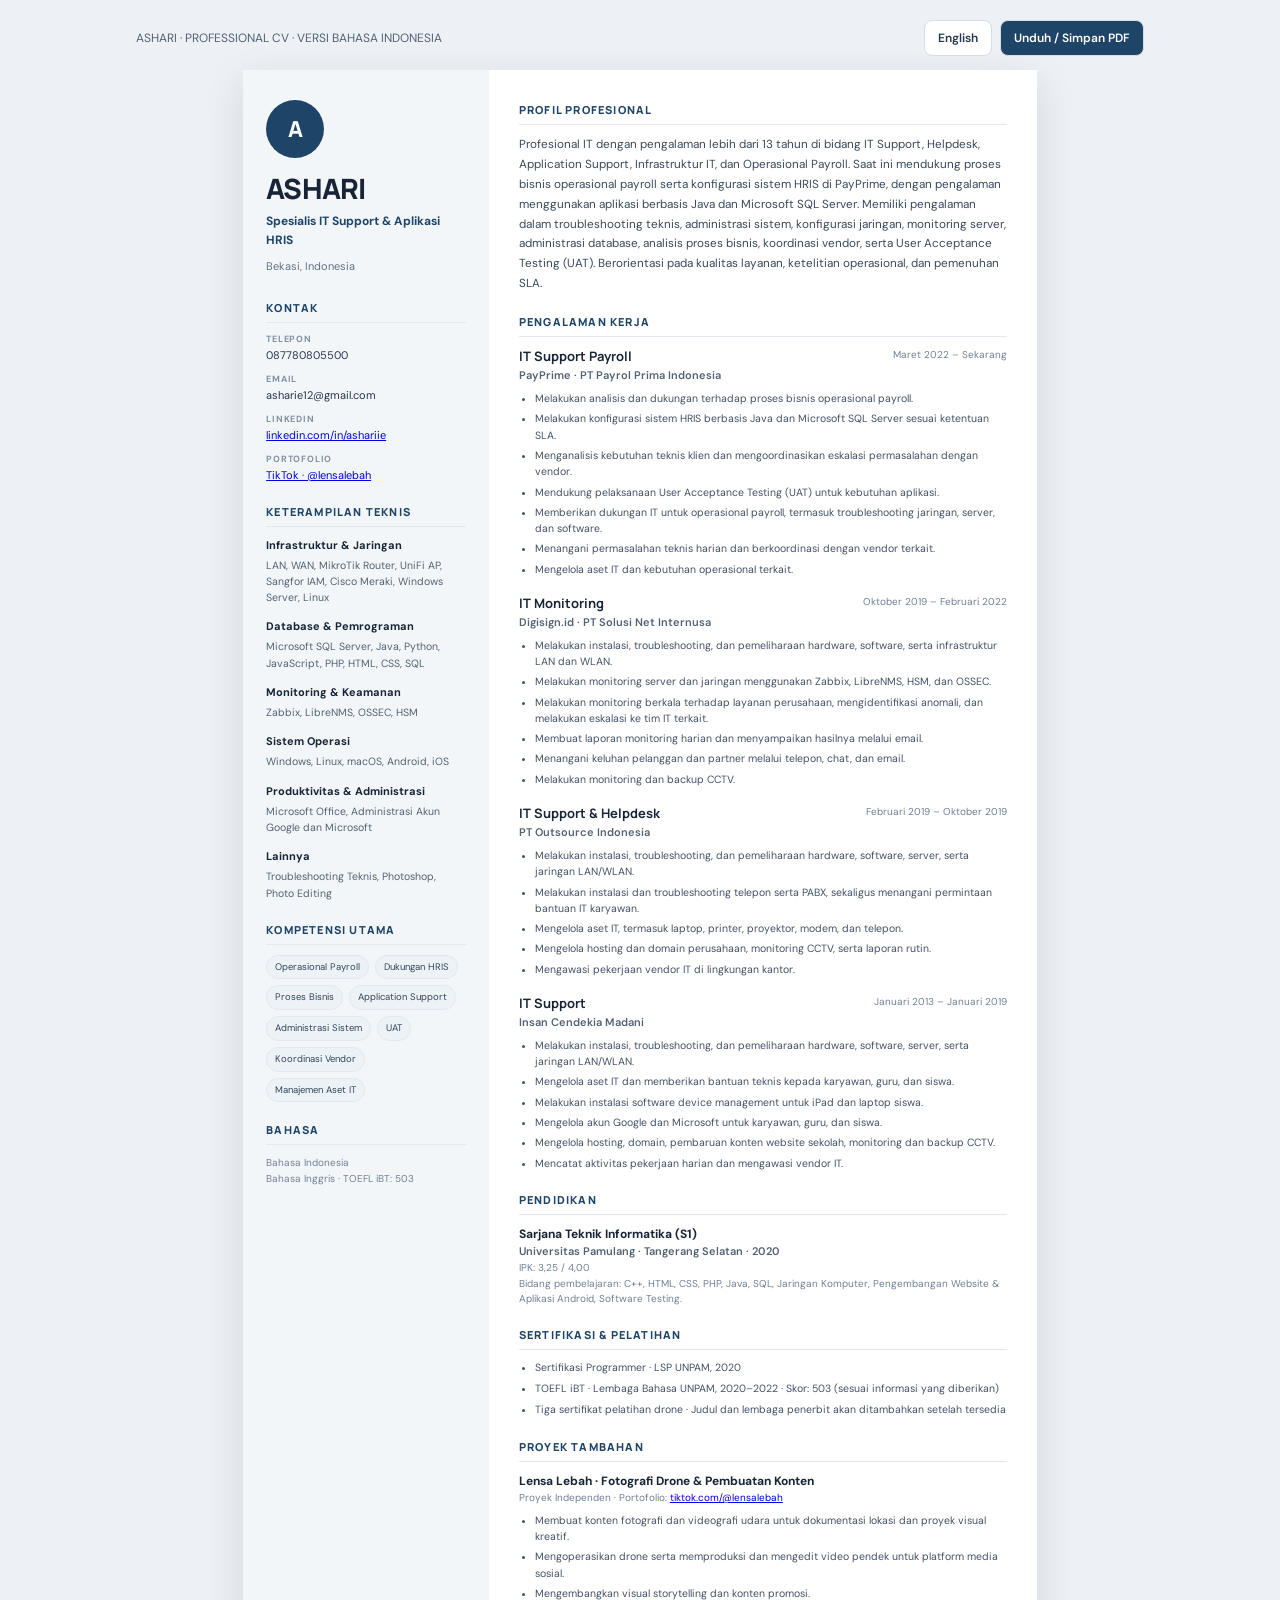
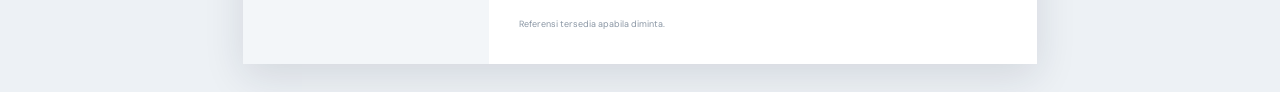
==== index.html @ 55a70923 "Add files via upload" ====
<!doctype html><html lang="id"><head><meta charset="utf-8"><meta name="viewport" content="width=device-width,initial-scale=1"><title>Ashari | Spesialis IT Support &amp; Aplikasi HRIS</title><link rel="stylesheet" href="style.css"></head><body>
<div class="toolbar"><div class="hint">ASHARI · PROFESSIONAL CV · VERSI BAHASA INDONESIA</div><div class="actions"><a href="index-en.html">English</a><button class="primary" onclick="window.print()">Unduh / Simpan PDF</button></div></div>
<article class="resume"><aside class="sidebar"><div class="identity"><div class="avatar">A</div><h1 class="name">ASHARI</h1><div class="role">Spesialis IT Support &amp; Aplikasi HRIS</div><div class="location">Bekasi, Indonesia</div></div>
<section class="section"><h2>Kontak</h2><div class="contact-item"><span class="contact-label">Telepon</span><div class="contact-value">087780805500</div></div><div class="contact-item"><span class="contact-label">Email</span><div class="contact-value">asharie12@gmail.com</div></div><div class="contact-item"><span class="contact-label">LinkedIn</span><div class="contact-value"><a href="https://linkedin.com/in/ashariie">linkedin.com/in/ashariie</a></div></div><div class="contact-item"><span class="contact-label">Portofolio</span><div class="contact-value"><a href="https://www.tiktok.com/@lensalebah">TikTok · @lensalebah</a></div></div></section>
<section class="section"><h2>Keterampilan Teknis</h2><div class='skill-group'><strong>Infrastruktur &amp; Jaringan</strong><p>LAN, WAN, MikroTik Router, UniFi AP, Sangfor IAM, Cisco Meraki, Windows Server, Linux</p></div><div class='skill-group'><strong>Database &amp; Pemrograman</strong><p>Microsoft SQL Server, Java, Python, JavaScript, PHP, HTML, CSS, SQL</p></div><div class='skill-group'><strong>Monitoring &amp; Keamanan</strong><p>Zabbix, LibreNMS, OSSEC, HSM</p></div><div class='skill-group'><strong>Sistem Operasi</strong><p>Windows, Linux, macOS, Android, iOS</p></div><div class='skill-group'><strong>Produktivitas &amp; Administrasi</strong><p>Microsoft Office, Administrasi Akun Google dan Microsoft</p></div><div class='skill-group'><strong>Lainnya</strong><p>Troubleshooting Teknis, Photoshop, Photo Editing</p></div></section><section class="section"><h2>Kompetensi Utama</h2><div class="competencies"><span class='chip'>Operasional Payroll</span><span class='chip'>Dukungan HRIS</span><span class='chip'>Proses Bisnis</span><span class='chip'>Application Support</span><span class='chip'>Administrasi Sistem</span><span class='chip'>UAT</span><span class='chip'>Koordinasi Vendor</span><span class='chip'>Manajemen Aset IT</span></div></section><section class="section"><h2>Bahasa</h2><div class="small">Bahasa Indonesia<br>Bahasa Inggris · TOEFL iBT: 503</div></section></aside>
<main class="main"><section class="section"><h2>Profil Profesional</h2><p class="summary">Profesional IT dengan pengalaman lebih dari 13 tahun di bidang IT Support, Helpdesk, Application Support, Infrastruktur IT, dan Operasional Payroll. Saat ini mendukung proses bisnis operasional payroll serta konfigurasi sistem HRIS di PayPrime, dengan pengalaman menggunakan aplikasi berbasis Java dan Microsoft SQL Server. Memiliki pengalaman dalam troubleshooting teknis, administrasi sistem, konfigurasi jaringan, monitoring server, administrasi database, analisis proses bisnis, koordinasi vendor, serta User Acceptance Testing (UAT). Berorientasi pada kualitas layanan, ketelitian operasional, dan pemenuhan SLA.</p></section><section class="section"><h2>Pengalaman Kerja</h2><div class="job"><div class="job-head"><div><h3>IT Support Payroll</h3><div class="company">PayPrime · PT Payrol Prima Indonesia</div></div><div class="date">Maret 2022 – Sekarang</div></div><ul><li>Melakukan analisis dan dukungan terhadap proses bisnis operasional payroll.</li><li>Melakukan konfigurasi sistem HRIS berbasis Java dan Microsoft SQL Server sesuai ketentuan SLA.</li><li>Menganalisis kebutuhan teknis klien dan mengoordinasikan eskalasi permasalahan dengan vendor.</li><li>Mendukung pelaksanaan User Acceptance Testing (UAT) untuk kebutuhan aplikasi.</li><li>Memberikan dukungan IT untuk operasional payroll, termasuk troubleshooting jaringan, server, dan software.</li><li>Menangani permasalahan teknis harian dan berkoordinasi dengan vendor terkait.</li><li>Mengelola aset IT dan kebutuhan operasional terkait.</li></ul></div><div class="job"><div class="job-head"><div><h3>IT Monitoring</h3><div class="company">Digisign.id · PT Solusi Net Internusa</div></div><div class="date">Oktober 2019 – Februari 2022</div></div><ul><li>Melakukan instalasi, troubleshooting, dan pemeliharaan hardware, software, serta infrastruktur LAN dan WLAN.</li><li>Melakukan monitoring server dan jaringan menggunakan Zabbix, LibreNMS, HSM, dan OSSEC.</li><li>Melakukan monitoring berkala terhadap layanan perusahaan, mengidentifikasi anomali, dan melakukan eskalasi ke tim IT terkait.</li><li>Membuat laporan monitoring harian dan menyampaikan hasilnya melalui email.</li><li>Menangani keluhan pelanggan dan partner melalui telepon, chat, dan email.</li><li>Melakukan monitoring dan backup CCTV.</li></ul></div><div class="job"><div class="job-head"><div><h3>IT Support &amp; Helpdesk</h3><div class="company">PT Outsource Indonesia</div></div><div class="date">Februari 2019 – Oktober 2019</div></div><ul><li>Melakukan instalasi, troubleshooting, dan pemeliharaan hardware, software, server, serta jaringan LAN/WLAN.</li><li>Melakukan instalasi dan troubleshooting telepon serta PABX, sekaligus menangani permintaan bantuan IT karyawan.</li><li>Mengelola aset IT, termasuk laptop, printer, proyektor, modem, dan telepon.</li><li>Mengelola hosting dan domain perusahaan, monitoring CCTV, serta laporan rutin.</li><li>Mengawasi pekerjaan vendor IT di lingkungan kantor.</li></ul></div><div class="job"><div class="job-head"><div><h3>IT Support</h3><div class="company">Insan Cendekia Madani</div></div><div class="date">Januari 2013 – Januari 2019</div></div><ul><li>Melakukan instalasi, troubleshooting, dan pemeliharaan hardware, software, server, serta jaringan LAN/WLAN.</li><li>Mengelola aset IT dan memberikan bantuan teknis kepada karyawan, guru, dan siswa.</li><li>Melakukan instalasi software device management untuk iPad dan laptop siswa.</li><li>Mengelola akun Google dan Microsoft untuk karyawan, guru, dan siswa.</li><li>Mengelola hosting, domain, pembaruan konten website sekolah, monitoring dan backup CCTV.</li><li>Mencatat aktivitas pekerjaan harian dan mengawasi vendor IT.</li></ul></div></section>
<section class="section"><h2>Pendidikan</h2><div class="education-title">Sarjana Teknik Informatika (S1)</div><div class="company">Universitas Pamulang · Tangerang Selatan · 2020</div><div class="small">IPK: 3,25 / 4,00</div><div class="small">Bidang pembelajaran: C++, HTML, CSS, PHP, Java, SQL, Jaringan Komputer, Pengembangan Website &amp; Aplikasi Android, Software Testing.</div></section>
<section class="section"><h2>Sertifikasi &amp; Pelatihan</h2><ul class="cert-list"><li>Sertifikasi Programmer · LSP UNPAM, 2020</li><li>TOEFL iBT · Lembaga Bahasa UNPAM, 2020–2022 · Skor: 503 (sesuai informasi yang diberikan)</li><li>Tiga sertifikat pelatihan drone · Judul dan lembaga penerbit akan ditambahkan setelah tersedia</li></ul></section>
<section class="section project"><h2>Proyek Tambahan</h2><div class="project-title">Lensa Lebah · Fotografi Drone &amp; Pembuatan Konten</div><div class="project-meta">Proyek Independen · Portofolio: <a href='https://www.tiktok.com/@lensalebah'>tiktok.com/@lensalebah</a></div><ul><li>Membuat konten fotografi dan videografi udara untuk dokumentasi lokasi dan proyek visual kreatif.</li><li>Mengoperasikan drone serta memproduksi dan mengedit video pendek untuk platform media sosial.</li><li>Mengembangkan visual storytelling dan konten promosi.</li></ul></section><div class="footer-note">Referensi tersedia apabila diminta.</div></main></article></body></html>
---- style.css ----
@import url('https://fonts.googleapis.com/css2?family=DM+Sans:wght@400;500;600;700&family=Manrope:wght@600;700;800&display=swap');
:root{--ink:#182536;--muted:#637184;--line:#e4e9ef;--accent:#1e4568;--pale:#f3f6f9}
*{box-sizing:border-box}body{margin:0;background:#edf1f5;color:var(--ink);font:13px/1.55 'DM Sans',Arial,sans-serif}
.toolbar{max-width:1040px;margin:20px auto 14px;padding:0 16px;display:flex;justify-content:space-between;gap:12px;align-items:center}.hint{font-size:12px;color:#536273}
.actions{display:flex;gap:8px;flex-wrap:wrap}.actions a,.actions button{padding:9px 13px;border:1px solid #d5dde6;border-radius:8px;background:#fff;color:#23364a;text-decoration:none;font:600 12px 'DM Sans';cursor:pointer}.actions .primary{background:var(--accent);color:#fff}
.resume{width:210mm;min-height:297mm;margin:0 auto 28px;background:#fff;display:grid;grid-template-columns:65mm 1fr;box-shadow:0 12px 38px #1825361f}
.sidebar{background:var(--pale);padding:30px 23px}.main{padding:32px 30px}.identity{margin-bottom:25px}.avatar{width:58px;height:58px;border-radius:50%;background:var(--accent);color:white;display:grid;place-items:center;font:800 22px Manrope;margin-bottom:16px}
.name{font:800 28px/1.05 Manrope;margin:0 0 9px;letter-spacing:-.8px}.role{font-size:12px;font-weight:700;color:var(--accent)}.location{font-size:11px;color:var(--muted);margin-top:8px}
.section{margin-top:20px;break-inside:avoid}.main .section:first-child{margin-top:0}.section h2{font:800 11px Manrope;text-transform:uppercase;letter-spacing:1.2px;color:var(--accent);margin:0 0 10px;padding-bottom:7px;border-bottom:1px solid var(--line)}
.contact-item{margin-bottom:9px;overflow-wrap:anywhere}.contact-label{display:block;font-size:9px;text-transform:uppercase;letter-spacing:.8px;color:#8290a0;font-weight:700}.contact-value{font-size:11px;color:#25364a}
.skill-group{margin-bottom:12px}.skill-group strong{display:block;font-size:11px;margin-bottom:4px}.skill-group p{margin:0;color:#536273;font-size:10.5px}
.summary{font-size:11.7px;color:#39495b;line-height:1.7;margin:0}.competencies{display:flex;flex-wrap:wrap;gap:6px}.chip{font-size:9.5px;color:#31465c;background:#edf2f6;border:1px solid #e1e8ef;border-radius:20px;padding:4px 8px}
.job{margin-bottom:16px;break-inside:avoid}.job-head{display:flex;justify-content:space-between;gap:10px;align-items:flex-start}.job h3{font:700 13px Manrope;margin:0 0 2px}.company{font-size:11px;color:#536273;font-weight:600}.date{font-size:10px;color:#718095;white-space:nowrap;text-align:right}
.job ul,.project ul{margin:7px 0 0;padding-left:16px;color:#435265;font-size:10.5px}.job li,.project li{margin-bottom:4px}.education-title,.project-title{font-weight:700;font-size:12px}.small,.project-meta{font-size:10px;color:#718095}.cert-list{margin:0;padding-left:16px;color:#435265;font-size:10.5px}.cert-list li{margin-bottom:5px}.footer-note{font-size:9px;color:#8a96a4;margin-top:16px}
@media(max-width:850px){.toolbar{align-items:flex-start;flex-direction:column}.resume{width:100%;min-height:0;grid-template-columns:1fr;margin-bottom:20px}.sidebar,.main{padding:24px}.job-head{flex-direction:column;gap:2px}.date{text-align:left}}
@page{size:A4;margin:0}@media print{body{background:#fff;-webkit-print-color-adjust:exact;print-color-adjust:exact}.toolbar{display:none}.resume{width:210mm;min-height:297mm;margin:0;box-shadow:none;break-after:page}.resume:last-of-type{break-after:auto}a{text-decoration:none}}
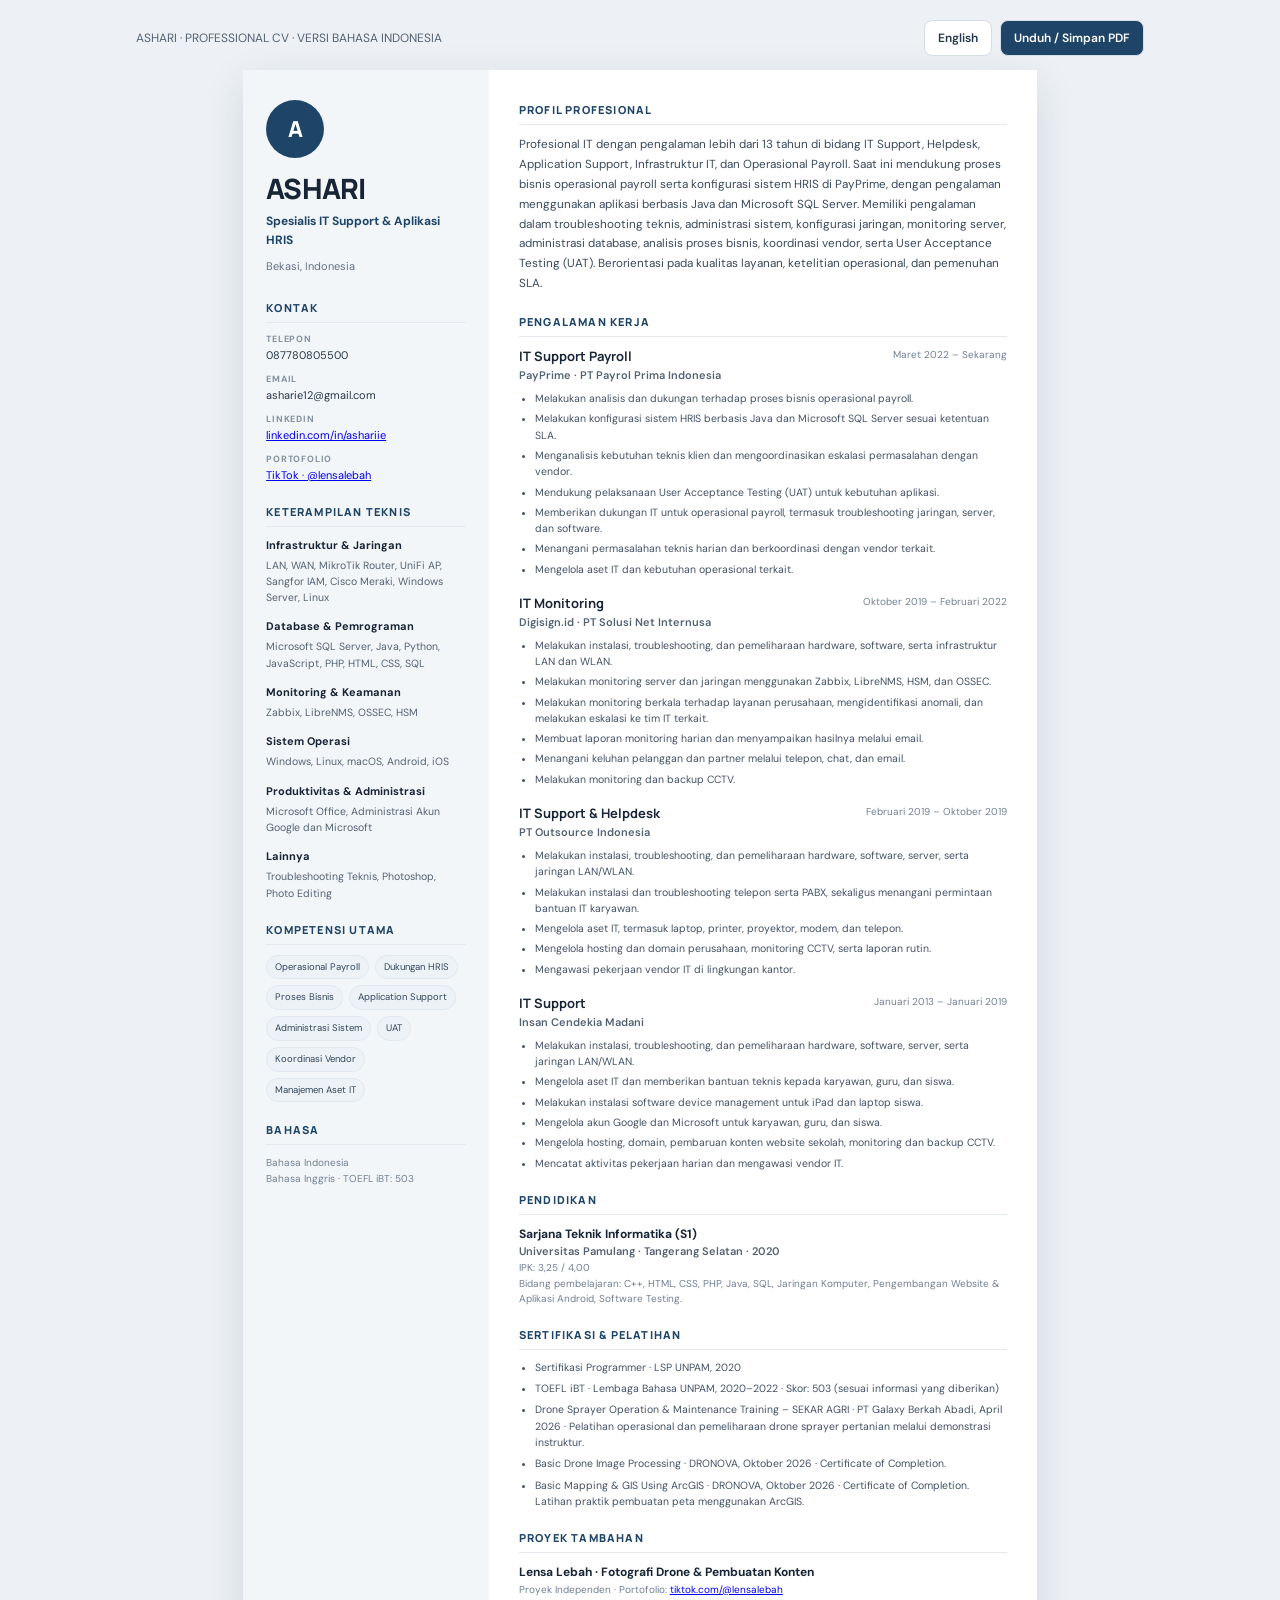
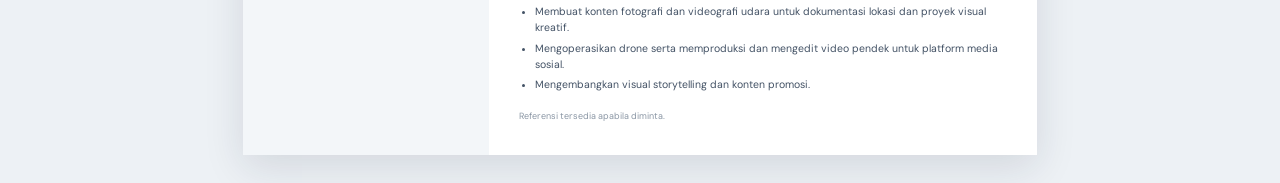
==== commit 57cd8142: "ganti sertifikat" ====
--- a/index.html
+++ b/index.html
@@ -5,5 +5,13 @@
 <section class="section"><h2>Keterampilan Teknis</h2><div class='skill-group'><strong>Infrastruktur &amp; Jaringan</strong><p>LAN, WAN, MikroTik Router, UniFi AP, Sangfor IAM, Cisco Meraki, Windows Server, Linux</p></div><div class='skill-group'><strong>Database &amp; Pemrograman</strong><p>Microsoft SQL Server, Java, Python, JavaScript, PHP, HTML, CSS, SQL</p></div><div class='skill-group'><strong>Monitoring &amp; Keamanan</strong><p>Zabbix, LibreNMS, OSSEC, HSM</p></div><div class='skill-group'><strong>Sistem Operasi</strong><p>Windows, Linux, macOS, Android, iOS</p></div><div class='skill-group'><strong>Produktivitas &amp; Administrasi</strong><p>Microsoft Office, Administrasi Akun Google dan Microsoft</p></div><div class='skill-group'><strong>Lainnya</strong><p>Troubleshooting Teknis, Photoshop, Photo Editing</p></div></section><section class="section"><h2>Kompetensi Utama</h2><div class="competencies"><span class='chip'>Operasional Payroll</span><span class='chip'>Dukungan HRIS</span><span class='chip'>Proses Bisnis</span><span class='chip'>Application Support</span><span class='chip'>Administrasi Sistem</span><span class='chip'>UAT</span><span class='chip'>Koordinasi Vendor</span><span class='chip'>Manajemen Aset IT</span></div></section><section class="section"><h2>Bahasa</h2><div class="small">Bahasa Indonesia<br>Bahasa Inggris · TOEFL iBT: 503</div></section></aside>
 <main class="main"><section class="section"><h2>Profil Profesional</h2><p class="summary">Profesional IT dengan pengalaman lebih dari 13 tahun di bidang IT Support, Helpdesk, Application Support, Infrastruktur IT, dan Operasional Payroll. Saat ini mendukung proses bisnis operasional payroll serta konfigurasi sistem HRIS di PayPrime, dengan pengalaman menggunakan aplikasi berbasis Java dan Microsoft SQL Server. Memiliki pengalaman dalam troubleshooting teknis, administrasi sistem, konfigurasi jaringan, monitoring server, administrasi database, analisis proses bisnis, koordinasi vendor, serta User Acceptance Testing (UAT). Berorientasi pada kualitas layanan, ketelitian operasional, dan pemenuhan SLA.</p></section><section class="section"><h2>Pengalaman Kerja</h2><div class="job"><div class="job-head"><div><h3>IT Support Payroll</h3><div class="company">PayPrime · PT Payrol Prima Indonesia</div></div><div class="date">Maret 2022 – Sekarang</div></div><ul><li>Melakukan analisis dan dukungan terhadap proses bisnis operasional payroll.</li><li>Melakukan konfigurasi sistem HRIS berbasis Java dan Microsoft SQL Server sesuai ketentuan SLA.</li><li>Menganalisis kebutuhan teknis klien dan mengoordinasikan eskalasi permasalahan dengan vendor.</li><li>Mendukung pelaksanaan User Acceptance Testing (UAT) untuk kebutuhan aplikasi.</li><li>Memberikan dukungan IT untuk operasional payroll, termasuk troubleshooting jaringan, server, dan software.</li><li>Menangani permasalahan teknis harian dan berkoordinasi dengan vendor terkait.</li><li>Mengelola aset IT dan kebutuhan operasional terkait.</li></ul></div><div class="job"><div class="job-head"><div><h3>IT Monitoring</h3><div class="company">Digisign.id · PT Solusi Net Internusa</div></div><div class="date">Oktober 2019 – Februari 2022</div></div><ul><li>Melakukan instalasi, troubleshooting, dan pemeliharaan hardware, software, serta infrastruktur LAN dan WLAN.</li><li>Melakukan monitoring server dan jaringan menggunakan Zabbix, LibreNMS, HSM, dan OSSEC.</li><li>Melakukan monitoring berkala terhadap layanan perusahaan, mengidentifikasi anomali, dan melakukan eskalasi ke tim IT terkait.</li><li>Membuat laporan monitoring harian dan menyampaikan hasilnya melalui email.</li><li>Menangani keluhan pelanggan dan partner melalui telepon, chat, dan email.</li><li>Melakukan monitoring dan backup CCTV.</li></ul></div><div class="job"><div class="job-head"><div><h3>IT Support &amp; Helpdesk</h3><div class="company">PT Outsource Indonesia</div></div><div class="date">Februari 2019 – Oktober 2019</div></div><ul><li>Melakukan instalasi, troubleshooting, dan pemeliharaan hardware, software, server, serta jaringan LAN/WLAN.</li><li>Melakukan instalasi dan troubleshooting telepon serta PABX, sekaligus menangani permintaan bantuan IT karyawan.</li><li>Mengelola aset IT, termasuk laptop, printer, proyektor, modem, dan telepon.</li><li>Mengelola hosting dan domain perusahaan, monitoring CCTV, serta laporan rutin.</li><li>Mengawasi pekerjaan vendor IT di lingkungan kantor.</li></ul></div><div class="job"><div class="job-head"><div><h3>IT Support</h3><div class="company">Insan Cendekia Madani</div></div><div class="date">Januari 2013 – Januari 2019</div></div><ul><li>Melakukan instalasi, troubleshooting, dan pemeliharaan hardware, software, server, serta jaringan LAN/WLAN.</li><li>Mengelola aset IT dan memberikan bantuan teknis kepada karyawan, guru, dan siswa.</li><li>Melakukan instalasi software device management untuk iPad dan laptop siswa.</li><li>Mengelola akun Google dan Microsoft untuk karyawan, guru, dan siswa.</li><li>Mengelola hosting, domain, pembaruan konten website sekolah, monitoring dan backup CCTV.</li><li>Mencatat aktivitas pekerjaan harian dan mengawasi vendor IT.</li></ul></div></section>
 <section class="section"><h2>Pendidikan</h2><div class="education-title">Sarjana Teknik Informatika (S1)</div><div class="company">Universitas Pamulang · Tangerang Selatan · 2020</div><div class="small">IPK: 3,25 / 4,00</div><div class="small">Bidang pembelajaran: C++, HTML, CSS, PHP, Java, SQL, Jaringan Komputer, Pengembangan Website &amp; Aplikasi Android, Software Testing.</div></section>
-<section class="section"><h2>Sertifikasi &amp; Pelatihan</h2><ul class="cert-list"><li>Sertifikasi Programmer · LSP UNPAM, 2020</li><li>TOEFL iBT · Lembaga Bahasa UNPAM, 2020–2022 · Skor: 503 (sesuai informasi yang diberikan)</li><li>Tiga sertifikat pelatihan drone · Judul dan lembaga penerbit akan ditambahkan setelah tersedia</li></ul></section>
+<section class="section">
+<h2>Sertifikasi &amp; Pelatihan</h2>
+<ul class="cert-list">
+<li>Sertifikasi Programmer · LSP UNPAM, 2020</li>
+<li>TOEFL iBT · Lembaga Bahasa UNPAM, 2020–2022 · Skor: 503 (sesuai informasi yang diberikan)</li>
+<li>Drone Sprayer Operation &amp; Maintenance Training – SEKAR AGRI · PT Galaxy Berkah Abadi, April 2026 · Pelatihan operasional dan pemeliharaan drone sprayer pertanian melalui demonstrasi instruktur.</li>
+<li>Basic Drone Image Processing · DRONOVA, Oktober 2026 · Certificate of Completion.</li>
+<li>Basic Mapping &amp; GIS Using ArcGIS · DRONOVA, Oktober 2026 · Certificate of Completion. Latihan praktik pembuatan peta menggunakan ArcGIS.</li>
+</ul></section>
 <section class="section project"><h2>Proyek Tambahan</h2><div class="project-title">Lensa Lebah · Fotografi Drone &amp; Pembuatan Konten</div><div class="project-meta">Proyek Independen · Portofolio: <a href='https://www.tiktok.com/@lensalebah'>tiktok.com/@lensalebah</a></div><ul><li>Membuat konten fotografi dan videografi udara untuk dokumentasi lokasi dan proyek visual kreatif.</li><li>Mengoperasikan drone serta memproduksi dan mengedit video pendek untuk platform media sosial.</li><li>Mengembangkan visual storytelling dan konten promosi.</li></ul></section><div class="footer-note">Referensi tersedia apabila diminta.</div></main></article></body></html>
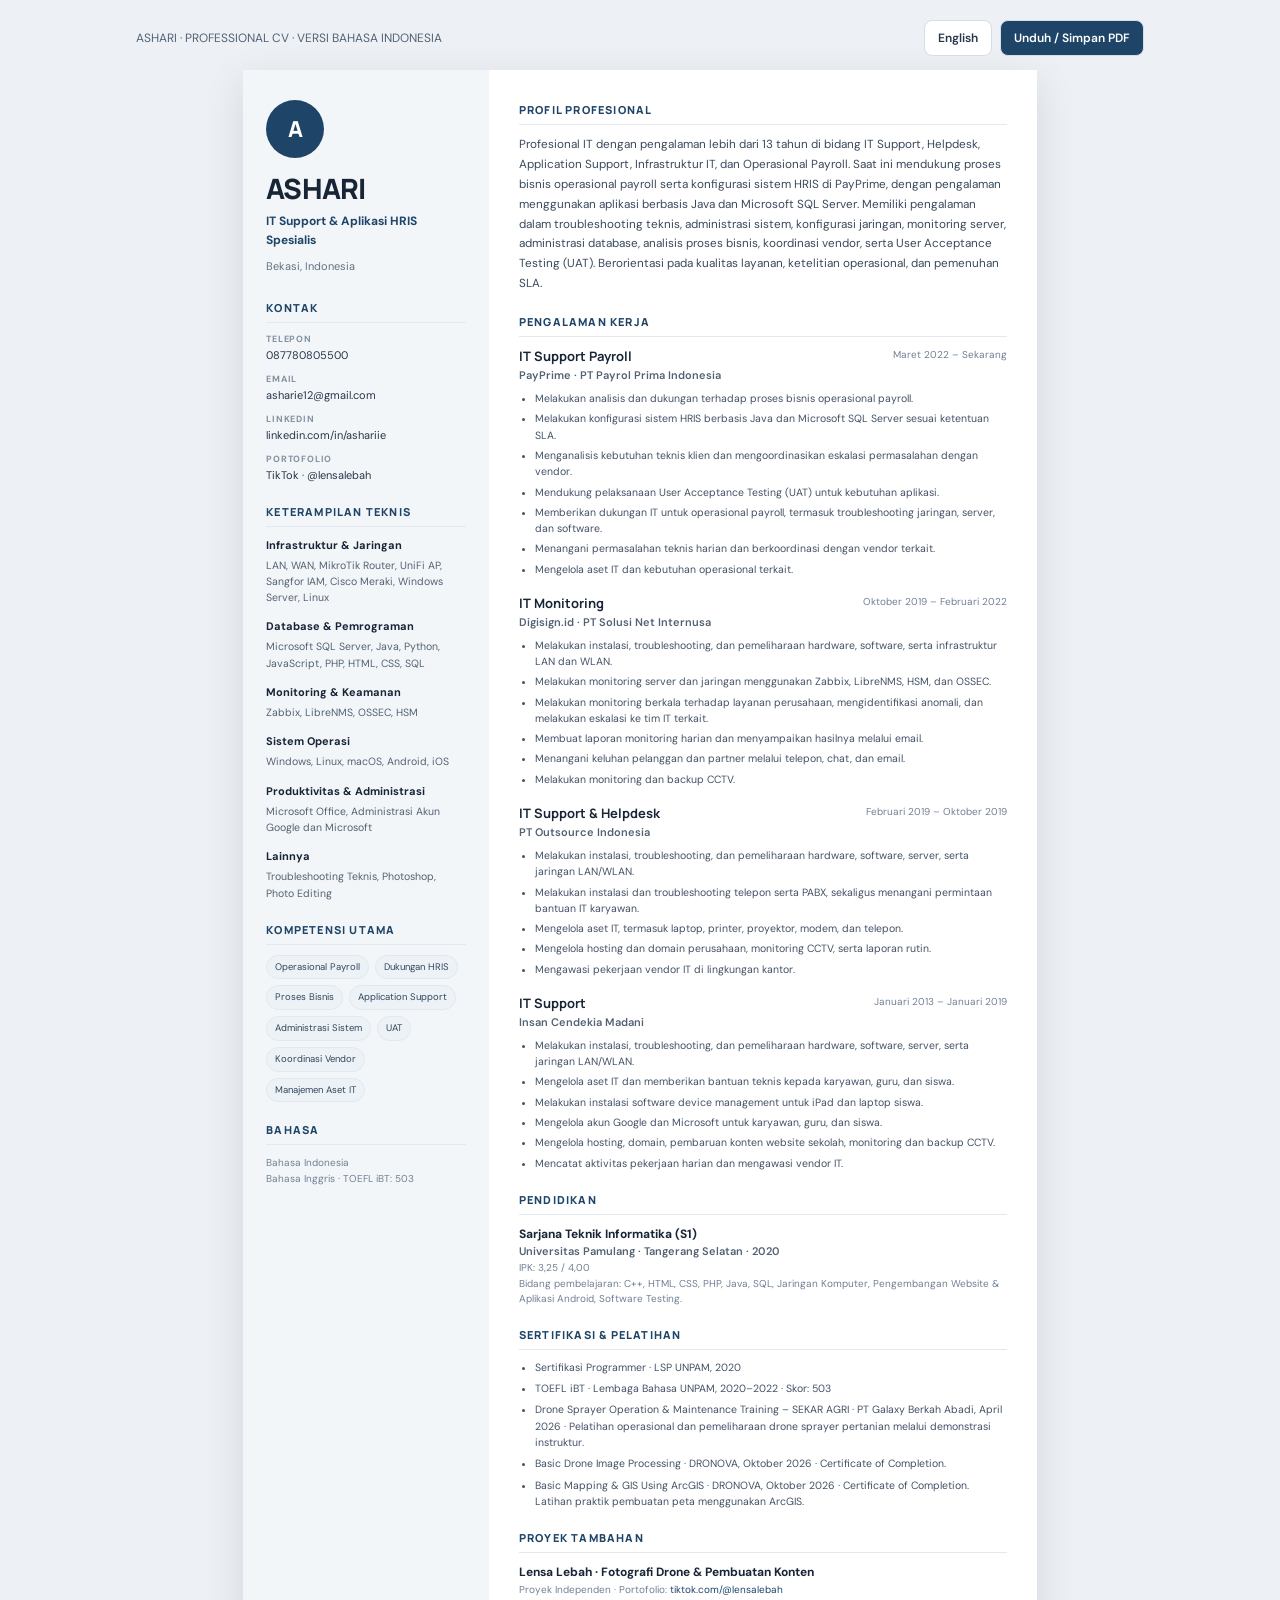
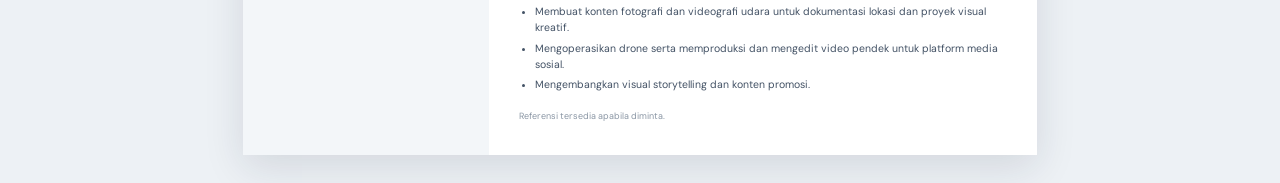
==== commit e23fea51: "new update" ====
--- a/index.html
+++ b/index.html
@@ -1,6 +1,6 @@
-<!doctype html><html lang="id"><head><meta charset="utf-8"><meta name="viewport" content="width=device-width,initial-scale=1"><title>Ashari | Spesialis IT Support &amp; Aplikasi HRIS</title><link rel="stylesheet" href="style.css"></head><body>
+<!doctype html><html lang="id"><head><meta charset="utf-8"><meta name="viewport" content="width=device-width,initial-scale=1"><title>Ashari | IT Support &amp; Aplikasi HRIS Spesialis</title><link rel="stylesheet" href="style.css"></head><body>
 <div class="toolbar"><div class="hint">ASHARI · PROFESSIONAL CV · VERSI BAHASA INDONESIA</div><div class="actions"><a href="index-en.html">English</a><button class="primary" onclick="window.print()">Unduh / Simpan PDF</button></div></div>
-<article class="resume"><aside class="sidebar"><div class="identity"><div class="avatar">A</div><h1 class="name">ASHARI</h1><div class="role">Spesialis IT Support &amp; Aplikasi HRIS</div><div class="location">Bekasi, Indonesia</div></div>
+<article class="resume"><aside class="sidebar"><div class="identity"><div class="avatar">A</div><h1 class="name">ASHARI</h1><div class="role">IT Support &amp; Aplikasi HRIS Spesialis</div><div class="location">Bekasi, Indonesia</div></div>
 <section class="section"><h2>Kontak</h2><div class="contact-item"><span class="contact-label">Telepon</span><div class="contact-value">087780805500</div></div><div class="contact-item"><span class="contact-label">Email</span><div class="contact-value">asharie12@gmail.com</div></div><div class="contact-item"><span class="contact-label">LinkedIn</span><div class="contact-value"><a href="https://linkedin.com/in/ashariie">linkedin.com/in/ashariie</a></div></div><div class="contact-item"><span class="contact-label">Portofolio</span><div class="contact-value"><a href="https://www.tiktok.com/@lensalebah">TikTok · @lensalebah</a></div></div></section>
 <section class="section"><h2>Keterampilan Teknis</h2><div class='skill-group'><strong>Infrastruktur &amp; Jaringan</strong><p>LAN, WAN, MikroTik Router, UniFi AP, Sangfor IAM, Cisco Meraki, Windows Server, Linux</p></div><div class='skill-group'><strong>Database &amp; Pemrograman</strong><p>Microsoft SQL Server, Java, Python, JavaScript, PHP, HTML, CSS, SQL</p></div><div class='skill-group'><strong>Monitoring &amp; Keamanan</strong><p>Zabbix, LibreNMS, OSSEC, HSM</p></div><div class='skill-group'><strong>Sistem Operasi</strong><p>Windows, Linux, macOS, Android, iOS</p></div><div class='skill-group'><strong>Produktivitas &amp; Administrasi</strong><p>Microsoft Office, Administrasi Akun Google dan Microsoft</p></div><div class='skill-group'><strong>Lainnya</strong><p>Troubleshooting Teknis, Photoshop, Photo Editing</p></div></section><section class="section"><h2>Kompetensi Utama</h2><div class="competencies"><span class='chip'>Operasional Payroll</span><span class='chip'>Dukungan HRIS</span><span class='chip'>Proses Bisnis</span><span class='chip'>Application Support</span><span class='chip'>Administrasi Sistem</span><span class='chip'>UAT</span><span class='chip'>Koordinasi Vendor</span><span class='chip'>Manajemen Aset IT</span></div></section><section class="section"><h2>Bahasa</h2><div class="small">Bahasa Indonesia<br>Bahasa Inggris · TOEFL iBT: 503</div></section></aside>
 <main class="main"><section class="section"><h2>Profil Profesional</h2><p class="summary">Profesional IT dengan pengalaman lebih dari 13 tahun di bidang IT Support, Helpdesk, Application Support, Infrastruktur IT, dan Operasional Payroll. Saat ini mendukung proses bisnis operasional payroll serta konfigurasi sistem HRIS di PayPrime, dengan pengalaman menggunakan aplikasi berbasis Java dan Microsoft SQL Server. Memiliki pengalaman dalam troubleshooting teknis, administrasi sistem, konfigurasi jaringan, monitoring server, administrasi database, analisis proses bisnis, koordinasi vendor, serta User Acceptance Testing (UAT). Berorientasi pada kualitas layanan, ketelitian operasional, dan pemenuhan SLA.</p></section><section class="section"><h2>Pengalaman Kerja</h2><div class="job"><div class="job-head"><div><h3>IT Support Payroll</h3><div class="company">PayPrime · PT Payrol Prima Indonesia</div></div><div class="date">Maret 2022 – Sekarang</div></div><ul><li>Melakukan analisis dan dukungan terhadap proses bisnis operasional payroll.</li><li>Melakukan konfigurasi sistem HRIS berbasis Java dan Microsoft SQL Server sesuai ketentuan SLA.</li><li>Menganalisis kebutuhan teknis klien dan mengoordinasikan eskalasi permasalahan dengan vendor.</li><li>Mendukung pelaksanaan User Acceptance Testing (UAT) untuk kebutuhan aplikasi.</li><li>Memberikan dukungan IT untuk operasional payroll, termasuk troubleshooting jaringan, server, dan software.</li><li>Menangani permasalahan teknis harian dan berkoordinasi dengan vendor terkait.</li><li>Mengelola aset IT dan kebutuhan operasional terkait.</li></ul></div><div class="job"><div class="job-head"><div><h3>IT Monitoring</h3><div class="company">Digisign.id · PT Solusi Net Internusa</div></div><div class="date">Oktober 2019 – Februari 2022</div></div><ul><li>Melakukan instalasi, troubleshooting, dan pemeliharaan hardware, software, serta infrastruktur LAN dan WLAN.</li><li>Melakukan monitoring server dan jaringan menggunakan Zabbix, LibreNMS, HSM, dan OSSEC.</li><li>Melakukan monitoring berkala terhadap layanan perusahaan, mengidentifikasi anomali, dan melakukan eskalasi ke tim IT terkait.</li><li>Membuat laporan monitoring harian dan menyampaikan hasilnya melalui email.</li><li>Menangani keluhan pelanggan dan partner melalui telepon, chat, dan email.</li><li>Melakukan monitoring dan backup CCTV.</li></ul></div><div class="job"><div class="job-head"><div><h3>IT Support &amp; Helpdesk</h3><div class="company">PT Outsource Indonesia</div></div><div class="date">Februari 2019 – Oktober 2019</div></div><ul><li>Melakukan instalasi, troubleshooting, dan pemeliharaan hardware, software, server, serta jaringan LAN/WLAN.</li><li>Melakukan instalasi dan troubleshooting telepon serta PABX, sekaligus menangani permintaan bantuan IT karyawan.</li><li>Mengelola aset IT, termasuk laptop, printer, proyektor, modem, dan telepon.</li><li>Mengelola hosting dan domain perusahaan, monitoring CCTV, serta laporan rutin.</li><li>Mengawasi pekerjaan vendor IT di lingkungan kantor.</li></ul></div><div class="job"><div class="job-head"><div><h3>IT Support</h3><div class="company">Insan Cendekia Madani</div></div><div class="date">Januari 2013 – Januari 2019</div></div><ul><li>Melakukan instalasi, troubleshooting, dan pemeliharaan hardware, software, server, serta jaringan LAN/WLAN.</li><li>Mengelola aset IT dan memberikan bantuan teknis kepada karyawan, guru, dan siswa.</li><li>Melakukan instalasi software device management untuk iPad dan laptop siswa.</li><li>Mengelola akun Google dan Microsoft untuk karyawan, guru, dan siswa.</li><li>Mengelola hosting, domain, pembaruan konten website sekolah, monitoring dan backup CCTV.</li><li>Mencatat aktivitas pekerjaan harian dan mengawasi vendor IT.</li></ul></div></section>
@@ -9,7 +9,7 @@
 <h2>Sertifikasi &amp; Pelatihan</h2>
 <ul class="cert-list">
 <li>Sertifikasi Programmer · LSP UNPAM, 2020</li>
-<li>TOEFL iBT · Lembaga Bahasa UNPAM, 2020–2022 · Skor: 503 (sesuai informasi yang diberikan)</li>
+<li>TOEFL iBT · Lembaga Bahasa UNPAM, 2020–2022 · Skor: 503</li>
 <li>Drone Sprayer Operation &amp; Maintenance Training – SEKAR AGRI · PT Galaxy Berkah Abadi, April 2026 · Pelatihan operasional dan pemeliharaan drone sprayer pertanian melalui demonstrasi instruktur.</li>
 <li>Basic Drone Image Processing · DRONOVA, Oktober 2026 · Certificate of Completion.</li>
 <li>Basic Mapping &amp; GIS Using ArcGIS · DRONOVA, Oktober 2026 · Certificate of Completion. Latihan praktik pembuatan peta menggunakan ArcGIS.</li>
--- a/style.css
+++ b/style.css
@@ -1,16 +1,520 @@
+
 @import url('https://fonts.googleapis.com/css2?family=DM+Sans:wght@400;500;600;700&family=Manrope:wght@600;700;800&display=swap');
-:root{--ink:#182536;--muted:#637184;--line:#e4e9ef;--accent:#1e4568;--pale:#f3f6f9}
-*{box-sizing:border-box}body{margin:0;background:#edf1f5;color:var(--ink);font:13px/1.55 'DM Sans',Arial,sans-serif}
-.toolbar{max-width:1040px;margin:20px auto 14px;padding:0 16px;display:flex;justify-content:space-between;gap:12px;align-items:center}.hint{font-size:12px;color:#536273}
-.actions{display:flex;gap:8px;flex-wrap:wrap}.actions a,.actions button{padding:9px 13px;border:1px solid #d5dde6;border-radius:8px;background:#fff;color:#23364a;text-decoration:none;font:600 12px 'DM Sans';cursor:pointer}.actions .primary{background:var(--accent);color:#fff}
-.resume{width:210mm;min-height:297mm;margin:0 auto 28px;background:#fff;display:grid;grid-template-columns:65mm 1fr;box-shadow:0 12px 38px #1825361f}
-.sidebar{background:var(--pale);padding:30px 23px}.main{padding:32px 30px}.identity{margin-bottom:25px}.avatar{width:58px;height:58px;border-radius:50%;background:var(--accent);color:white;display:grid;place-items:center;font:800 22px Manrope;margin-bottom:16px}
-.name{font:800 28px/1.05 Manrope;margin:0 0 9px;letter-spacing:-.8px}.role{font-size:12px;font-weight:700;color:var(--accent)}.location{font-size:11px;color:var(--muted);margin-top:8px}
-.section{margin-top:20px;break-inside:avoid}.main .section:first-child{margin-top:0}.section h2{font:800 11px Manrope;text-transform:uppercase;letter-spacing:1.2px;color:var(--accent);margin:0 0 10px;padding-bottom:7px;border-bottom:1px solid var(--line)}
-.contact-item{margin-bottom:9px;overflow-wrap:anywhere}.contact-label{display:block;font-size:9px;text-transform:uppercase;letter-spacing:.8px;color:#8290a0;font-weight:700}.contact-value{font-size:11px;color:#25364a}
-.skill-group{margin-bottom:12px}.skill-group strong{display:block;font-size:11px;margin-bottom:4px}.skill-group p{margin:0;color:#536273;font-size:10.5px}
-.summary{font-size:11.7px;color:#39495b;line-height:1.7;margin:0}.competencies{display:flex;flex-wrap:wrap;gap:6px}.chip{font-size:9.5px;color:#31465c;background:#edf2f6;border:1px solid #e1e8ef;border-radius:20px;padding:4px 8px}
-.job{margin-bottom:16px;break-inside:avoid}.job-head{display:flex;justify-content:space-between;gap:10px;align-items:flex-start}.job h3{font:700 13px Manrope;margin:0 0 2px}.company{font-size:11px;color:#536273;font-weight:600}.date{font-size:10px;color:#718095;white-space:nowrap;text-align:right}
-.job ul,.project ul{margin:7px 0 0;padding-left:16px;color:#435265;font-size:10.5px}.job li,.project li{margin-bottom:4px}.education-title,.project-title{font-weight:700;font-size:12px}.small,.project-meta{font-size:10px;color:#718095}.cert-list{margin:0;padding-left:16px;color:#435265;font-size:10.5px}.cert-list li{margin-bottom:5px}.footer-note{font-size:9px;color:#8a96a4;margin-top:16px}
-@media(max-width:850px){.toolbar{align-items:flex-start;flex-direction:column}.resume{width:100%;min-height:0;grid-template-columns:1fr;margin-bottom:20px}.sidebar,.main{padding:24px}.job-head{flex-direction:column;gap:2px}.date{text-align:left}}
-@page{size:A4;margin:0}@media print{body{background:#fff;-webkit-print-color-adjust:exact;print-color-adjust:exact}.toolbar{display:none}.resume{width:210mm;min-height:297mm;margin:0;box-shadow:none;break-after:page}.resume:last-of-type{break-after:auto}a{text-decoration:none}}
+
+/* =========================================
+   1. GLOBAL VARIABLES
+========================================= */
+
+:root {
+    --ink: #182536;
+    --muted: #637184;
+    --line: #e4e9ef;
+    --accent: #1e4568;
+    --pale: #f3f6f9;
+}
+
+/* =========================================
+   2. GLOBAL RESET
+========================================= */
+
+* {
+    box-sizing: border-box;
+}
+
+html {
+    scroll-behavior: smooth;
+}
+
+body {
+    margin: 0;
+    background: #edf1f5;
+    color: var(--ink);
+    font: 13px/1.55 'DM Sans', Arial, sans-serif;
+}
+
+/* =========================================
+   3. TOOLBAR
+========================================= */
+
+.toolbar {
+    max-width: 1040px;
+    margin: 20px auto 14px;
+    padding: 0 16px;
+
+    display: flex;
+    justify-content: space-between;
+    gap: 12px;
+    align-items: center;
+}
+
+.hint {
+    font-size: 12px;
+    color: #536273;
+}
+
+.actions {
+    display: flex;
+    gap: 8px;
+    flex-wrap: wrap;
+}
+
+.actions a,
+.actions button {
+    padding: 9px 13px;
+    border: 1px solid #d5dde6;
+    border-radius: 8px;
+
+    background: #fff;
+    color: #23364a;
+
+    text-decoration: none;
+    font: 600 12px 'DM Sans', Arial, sans-serif;
+
+    cursor: pointer;
+}
+
+.actions .primary {
+    background: var(--accent);
+    color: #fff;
+}
+
+.actions a:hover,
+.actions button:hover {
+    opacity: 0.85;
+}
+
+/* =========================================
+   4. RESUME LAYOUT
+========================================= */
+
+.resume {
+    width: 210mm;
+    min-height: 297mm;
+
+    margin: 0 auto 28px;
+
+    background: #fff;
+
+    display: grid;
+    grid-template-columns: 65mm 1fr;
+
+    box-shadow: 0 12px 38px #1825361f;
+}
+
+/* =========================================
+   5. SIDEBAR
+========================================= */
+
+.sidebar {
+    background: var(--pale);
+    padding: 30px 23px;
+}
+
+.main {
+    padding: 32px 30px;
+}
+
+/* =========================================
+   6. IDENTITY
+========================================= */
+
+.identity {
+    margin-bottom: 25px;
+}
+
+.avatar {
+    width: 58px;
+    height: 58px;
+
+    border-radius: 50%;
+
+    background: var(--accent);
+    color: white;
+
+    display: grid;
+    place-items: center;
+
+    font: 800 22px Manrope, sans-serif;
+
+    margin-bottom: 16px;
+}
+
+.name {
+    font: 800 28px/1.05 Manrope, sans-serif;
+
+    margin: 0 0 9px;
+
+    letter-spacing: -0.8px;
+}
+
+.role {
+    font-size: 12px;
+    font-weight: 700;
+    color: var(--accent);
+}
+
+.location {
+    font-size: 11px;
+    color: var(--muted);
+    margin-top: 8px;
+}
+
+/* =========================================
+   7. SECTION HEADINGS
+========================================= */
+
+.section {
+    margin-top: 20px;
+}
+
+.main .section:first-child {
+    margin-top: 0;
+}
+
+.section h2 {
+    font: 800 11px Manrope, sans-serif;
+
+    text-transform: uppercase;
+    letter-spacing: 1.2px;
+
+    color: var(--accent);
+
+    margin: 0 0 10px;
+    padding-bottom: 7px;
+
+    border-bottom: 1px solid var(--line);
+}
+
+/* =========================================
+   8. CONTACT INFORMATION
+========================================= */
+
+.contact-item {
+    margin-bottom: 9px;
+    overflow-wrap: anywhere;
+}
+
+.contact-label {
+    display: block;
+
+    font-size: 9px;
+    text-transform: uppercase;
+    letter-spacing: 0.8px;
+
+    color: #8290a0;
+    font-weight: 700;
+}
+
+.contact-value {
+    font-size: 11px;
+    color: #25364a;
+}
+
+.contact-value a {
+    color: inherit;
+    text-decoration: none;
+}
+
+/* =========================================
+   9. TECHNICAL SKILLS
+========================================= */
+
+.skill-group {
+    margin-bottom: 12px;
+}
+
+.skill-group strong {
+    display: block;
+    font-size: 11px;
+    margin-bottom: 4px;
+}
+
+.skill-group p {
+    margin: 0;
+    color: #536273;
+    font-size: 10.5px;
+}
+
+/* =========================================
+   10. PROFESSIONAL SUMMARY
+========================================= */
+
+.summary {
+    font-size: 11.7px;
+    color: #39495b;
+    line-height: 1.7;
+    margin: 0;
+}
+
+/* =========================================
+   11. CORE COMPETENCIES
+========================================= */
+
+.competencies {
+    display: flex;
+    flex-wrap: wrap;
+    gap: 6px;
+}
+
+.chip {
+    font-size: 9.5px;
+
+    color: #31465c;
+    background: #edf2f6;
+
+    border: 1px solid #e1e8ef;
+    border-radius: 20px;
+
+    padding: 4px 8px;
+}
+
+/* =========================================
+   12. WORK EXPERIENCE
+========================================= */
+
+.job {
+    margin-bottom: 16px;
+}
+
+.job-head {
+    display: flex;
+
+    justify-content: space-between;
+    gap: 10px;
+
+    align-items: flex-start;
+}
+
+.job h3 {
+    font: 700 13px Manrope, sans-serif;
+    margin: 0 0 2px;
+}
+
+.company {
+    font-size: 11px;
+    color: #536273;
+    font-weight: 600;
+}
+
+.date {
+    font-size: 10px;
+    color: #718095;
+
+    white-space: nowrap;
+    text-align: right;
+}
+
+.job ul,
+.project ul {
+    margin: 7px 0 0;
+    padding-left: 16px;
+
+    color: #435265;
+    font-size: 10.5px;
+}
+
+.job li,
+.project li {
+    margin-bottom: 4px;
+}
+
+/* =========================================
+   13. EDUCATION
+========================================= */
+
+.education-title,
+.project-title {
+    font-weight: 700;
+    font-size: 12px;
+}
+
+.small {
+    font-size: 10px;
+    color: #718095;
+}
+
+/* =========================================
+   14. CERTIFICATIONS
+========================================= */
+
+.cert-list {
+    margin: 0;
+    padding-left: 16px;
+
+    color: #435265;
+    font-size: 10.5px;
+}
+
+.cert-list li {
+    margin-bottom: 5px;
+}
+
+/* =========================================
+   15. PROJECTS
+========================================= */
+
+.project-meta {
+    font-size: 10px;
+    color: #718095;
+}
+
+.project-meta a {
+    color: var(--accent);
+    text-decoration: none;
+}
+
+/* =========================================
+   16. FOOTER
+========================================= */
+
+.footer-note {
+    font-size: 9px;
+    color: #8a96a4;
+    margin-top: 16px;
+}
+
+/* =========================================
+   17. RESPONSIVE - TABLET & MOBILE
+   Hanya berlaku pada tampilan layar
+========================================= */
+
+@media screen and (max-width: 850px) {
+
+    .toolbar {
+        align-items: flex-start;
+        flex-direction: column;
+    }
+
+    .resume {
+        width: 100%;
+        min-height: 0;
+
+        grid-template-columns: 1fr;
+
+        margin-bottom: 20px;
+    }
+
+    .sidebar,
+    .main {
+        padding: 24px;
+    }
+
+    .job-head {
+        flex-direction: column;
+        gap: 2px;
+    }
+
+    .date {
+        text-align: left;
+    }
+}
+
+/* =========================================
+   18. PRINT SETTINGS - A4 PDF
+========================================= */
+
+@page {
+    size: A4;
+    margin: 0;
+}
+
+@media print {
+
+    /* Global print */
+
+    html,
+    body {
+        width: 210mm;
+        margin: 0;
+        padding: 0;
+
+        background: #fff !important;
+
+        -webkit-print-color-adjust: exact !important;
+        print-color-adjust: exact !important;
+    }
+
+    /* Hide toolbar */
+
+    .toolbar {
+        display: none !important;
+    }
+
+    /* Preserve desktop two-column layout */
+
+    .resume {
+        display: grid !important;
+
+        width: 210mm;
+        min-height: 297mm;
+
+        margin: 0;
+
+        grid-template-columns: 65mm 145mm !important;
+
+        box-shadow: none !important;
+    }
+
+    /* Sidebar */
+
+    .sidebar {
+        background: #f3f6f9 !important;
+        padding: 30px 23px;
+    }
+
+    /* Main content */
+
+    .main {
+        padding: 32px 30px;
+        min-width: 0;
+    }
+
+    /* Preserve job heading alignment */
+
+    .job-head {
+        display: flex !important;
+
+        flex-direction: row !important;
+
+        justify-content: space-between;
+        align-items: flex-start;
+        gap: 10px;
+    }
+
+    .date {
+        text-align: right !important;
+        white-space: nowrap;
+    }
+
+    /* Allow sections to continue across pages */
+
+    .section {
+        break-inside: auto;
+        page-break-inside: auto;
+    }
+
+    /* Keep individual job entries together when possible */
+
+    .job {
+        break-inside: avoid-page;
+        page-break-inside: avoid;
+    }
+
+    /* Avoid unnecessary link styling */
+
+    a {
+        color: inherit !important;
+        text-decoration: none !important;
+    }
+
+    /* Preserve colors */
+
+    .avatar,
+    .chip,
+    .sidebar,
+    .actions .primary {
+        -webkit-print-color-adjust: exact !important;
+        print-color-adjust: exact !important;
+    }
+
+}
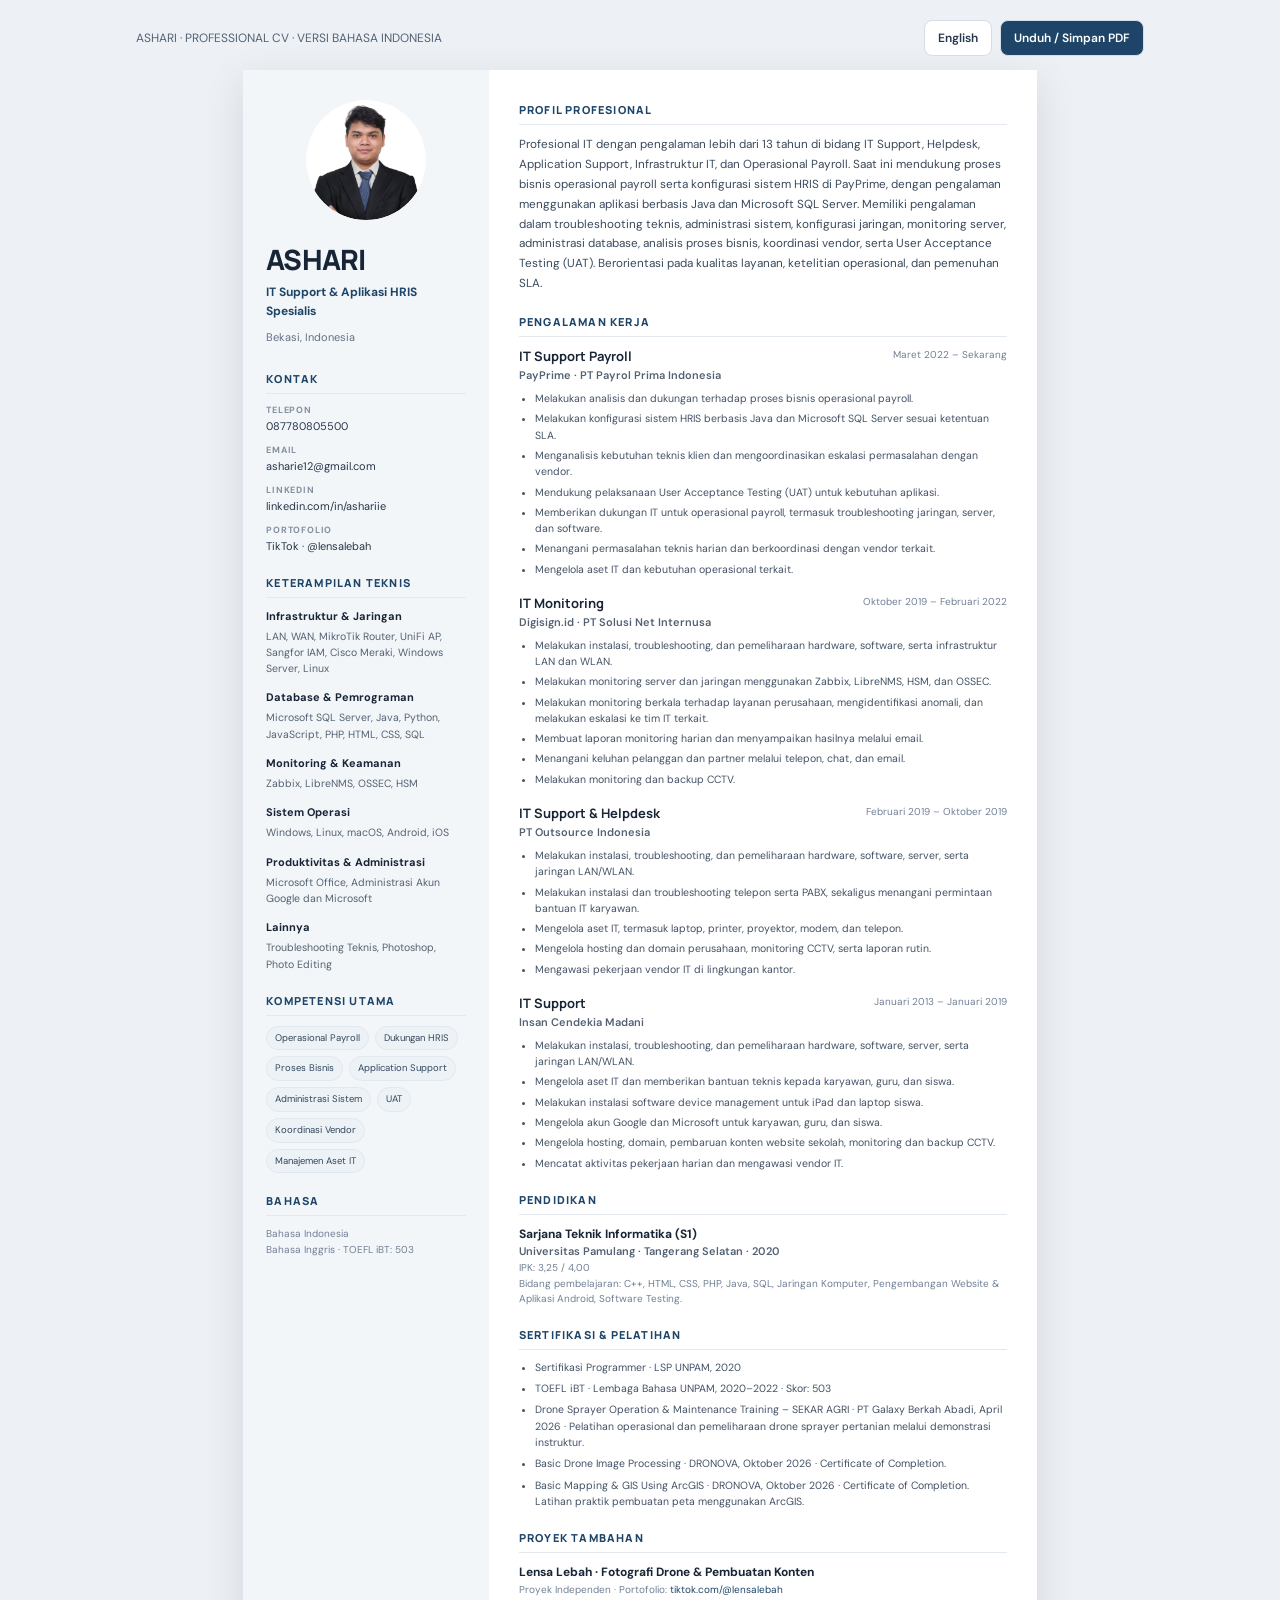
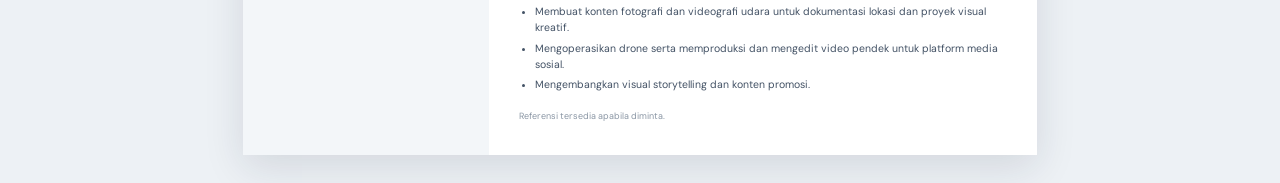
==== commit e4e401d8: "Add files via upload" ====
--- a/index.html
+++ b/index.html
@@ -1,6 +1,6 @@
 <!doctype html><html lang="id"><head><meta charset="utf-8"><meta name="viewport" content="width=device-width,initial-scale=1"><title>Ashari | IT Support &amp; Aplikasi HRIS Spesialis</title><link rel="stylesheet" href="style.css"></head><body>
 <div class="toolbar"><div class="hint">ASHARI · PROFESSIONAL CV · VERSI BAHASA INDONESIA</div><div class="actions"><a href="index-en.html">English</a><button class="primary" onclick="window.print()">Unduh / Simpan PDF</button></div></div>
-<article class="resume"><aside class="sidebar"><div class="identity"><div class="avatar">A</div><h1 class="name">ASHARI</h1><div class="role">IT Support &amp; Aplikasi HRIS Spesialis</div><div class="location">Bekasi, Indonesia</div></div>
+<article class="resume"><aside class="sidebar"><div class="identity"><div class="avatar"><img src="foto-profil.jpg" alt="Foto Profil"></div><h1 class="name">ASHARI</h1><div class="role">IT Support &amp; Aplikasi HRIS Spesialis</div><div class="location">Bekasi, Indonesia</div></div>
 <section class="section"><h2>Kontak</h2><div class="contact-item"><span class="contact-label">Telepon</span><div class="contact-value">087780805500</div></div><div class="contact-item"><span class="contact-label">Email</span><div class="contact-value">asharie12@gmail.com</div></div><div class="contact-item"><span class="contact-label">LinkedIn</span><div class="contact-value"><a href="https://linkedin.com/in/ashariie">linkedin.com/in/ashariie</a></div></div><div class="contact-item"><span class="contact-label">Portofolio</span><div class="contact-value"><a href="https://www.tiktok.com/@lensalebah">TikTok · @lensalebah</a></div></div></section>
 <section class="section"><h2>Keterampilan Teknis</h2><div class='skill-group'><strong>Infrastruktur &amp; Jaringan</strong><p>LAN, WAN, MikroTik Router, UniFi AP, Sangfor IAM, Cisco Meraki, Windows Server, Linux</p></div><div class='skill-group'><strong>Database &amp; Pemrograman</strong><p>Microsoft SQL Server, Java, Python, JavaScript, PHP, HTML, CSS, SQL</p></div><div class='skill-group'><strong>Monitoring &amp; Keamanan</strong><p>Zabbix, LibreNMS, OSSEC, HSM</p></div><div class='skill-group'><strong>Sistem Operasi</strong><p>Windows, Linux, macOS, Android, iOS</p></div><div class='skill-group'><strong>Produktivitas &amp; Administrasi</strong><p>Microsoft Office, Administrasi Akun Google dan Microsoft</p></div><div class='skill-group'><strong>Lainnya</strong><p>Troubleshooting Teknis, Photoshop, Photo Editing</p></div></section><section class="section"><h2>Kompetensi Utama</h2><div class="competencies"><span class='chip'>Operasional Payroll</span><span class='chip'>Dukungan HRIS</span><span class='chip'>Proses Bisnis</span><span class='chip'>Application Support</span><span class='chip'>Administrasi Sistem</span><span class='chip'>UAT</span><span class='chip'>Koordinasi Vendor</span><span class='chip'>Manajemen Aset IT</span></div></section><section class="section"><h2>Bahasa</h2><div class="small">Bahasa Indonesia<br>Bahasa Inggris · TOEFL iBT: 503</div></section></aside>
 <main class="main"><section class="section"><h2>Profil Profesional</h2><p class="summary">Profesional IT dengan pengalaman lebih dari 13 tahun di bidang IT Support, Helpdesk, Application Support, Infrastruktur IT, dan Operasional Payroll. Saat ini mendukung proses bisnis operasional payroll serta konfigurasi sistem HRIS di PayPrime, dengan pengalaman menggunakan aplikasi berbasis Java dan Microsoft SQL Server. Memiliki pengalaman dalam troubleshooting teknis, administrasi sistem, konfigurasi jaringan, monitoring server, administrasi database, analisis proses bisnis, koordinasi vendor, serta User Acceptance Testing (UAT). Berorientasi pada kualitas layanan, ketelitian operasional, dan pemenuhan SLA.</p></section><section class="section"><h2>Pengalaman Kerja</h2><div class="job"><div class="job-head"><div><h3>IT Support Payroll</h3><div class="company">PayPrime · PT Payrol Prima Indonesia</div></div><div class="date">Maret 2022 – Sekarang</div></div><ul><li>Melakukan analisis dan dukungan terhadap proses bisnis operasional payroll.</li><li>Melakukan konfigurasi sistem HRIS berbasis Java dan Microsoft SQL Server sesuai ketentuan SLA.</li><li>Menganalisis kebutuhan teknis klien dan mengoordinasikan eskalasi permasalahan dengan vendor.</li><li>Mendukung pelaksanaan User Acceptance Testing (UAT) untuk kebutuhan aplikasi.</li><li>Memberikan dukungan IT untuk operasional payroll, termasuk troubleshooting jaringan, server, dan software.</li><li>Menangani permasalahan teknis harian dan berkoordinasi dengan vendor terkait.</li><li>Mengelola aset IT dan kebutuhan operasional terkait.</li></ul></div><div class="job"><div class="job-head"><div><h3>IT Monitoring</h3><div class="company">Digisign.id · PT Solusi Net Internusa</div></div><div class="date">Oktober 2019 – Februari 2022</div></div><ul><li>Melakukan instalasi, troubleshooting, dan pemeliharaan hardware, software, serta infrastruktur LAN dan WLAN.</li><li>Melakukan monitoring server dan jaringan menggunakan Zabbix, LibreNMS, HSM, dan OSSEC.</li><li>Melakukan monitoring berkala terhadap layanan perusahaan, mengidentifikasi anomali, dan melakukan eskalasi ke tim IT terkait.</li><li>Membuat laporan monitoring harian dan menyampaikan hasilnya melalui email.</li><li>Menangani keluhan pelanggan dan partner melalui telepon, chat, dan email.</li><li>Melakukan monitoring dan backup CCTV.</li></ul></div><div class="job"><div class="job-head"><div><h3>IT Support &amp; Helpdesk</h3><div class="company">PT Outsource Indonesia</div></div><div class="date">Februari 2019 – Oktober 2019</div></div><ul><li>Melakukan instalasi, troubleshooting, dan pemeliharaan hardware, software, server, serta jaringan LAN/WLAN.</li><li>Melakukan instalasi dan troubleshooting telepon serta PABX, sekaligus menangani permintaan bantuan IT karyawan.</li><li>Mengelola aset IT, termasuk laptop, printer, proyektor, modem, dan telepon.</li><li>Mengelola hosting dan domain perusahaan, monitoring CCTV, serta laporan rutin.</li><li>Mengawasi pekerjaan vendor IT di lingkungan kantor.</li></ul></div><div class="job"><div class="job-head"><div><h3>IT Support</h3><div class="company">Insan Cendekia Madani</div></div><div class="date">Januari 2013 – Januari 2019</div></div><ul><li>Melakukan instalasi, troubleshooting, dan pemeliharaan hardware, software, server, serta jaringan LAN/WLAN.</li><li>Mengelola aset IT dan memberikan bantuan teknis kepada karyawan, guru, dan siswa.</li><li>Melakukan instalasi software device management untuk iPad dan laptop siswa.</li><li>Mengelola akun Google dan Microsoft untuk karyawan, guru, dan siswa.</li><li>Mengelola hosting, domain, pembaruan konten website sekolah, monitoring dan backup CCTV.</li><li>Mencatat aktivitas pekerjaan harian dan mengawasi vendor IT.</li></ul></div></section>
--- a/style.css
+++ b/style.css
@@ -123,20 +123,23 @@
 }
 
 .avatar {
-    width: 58px;
-    height: 58px;
-
+    width: 120px;
+    height: 120px;
     border-radius: 50%;
-
-    background: var(--accent);
-    color: white;
-
-    display: grid;
-    place-items: center;
-
-    font: 800 22px Manrope, sans-serif;
-
-    margin-bottom: 16px;
+    overflow: hidden;
+    display: flex;
+    align-items: center;
+    justify-content: center;
+	margin-bottom: 25px;
+	margin-left: 40px;
+}
+
+.avatar img {
+    width: 100%;
+    height: 100%;
+    object-fit: cover;
+    object-position: center;
+    border-radius: 50%;
 }
 
 .name {
